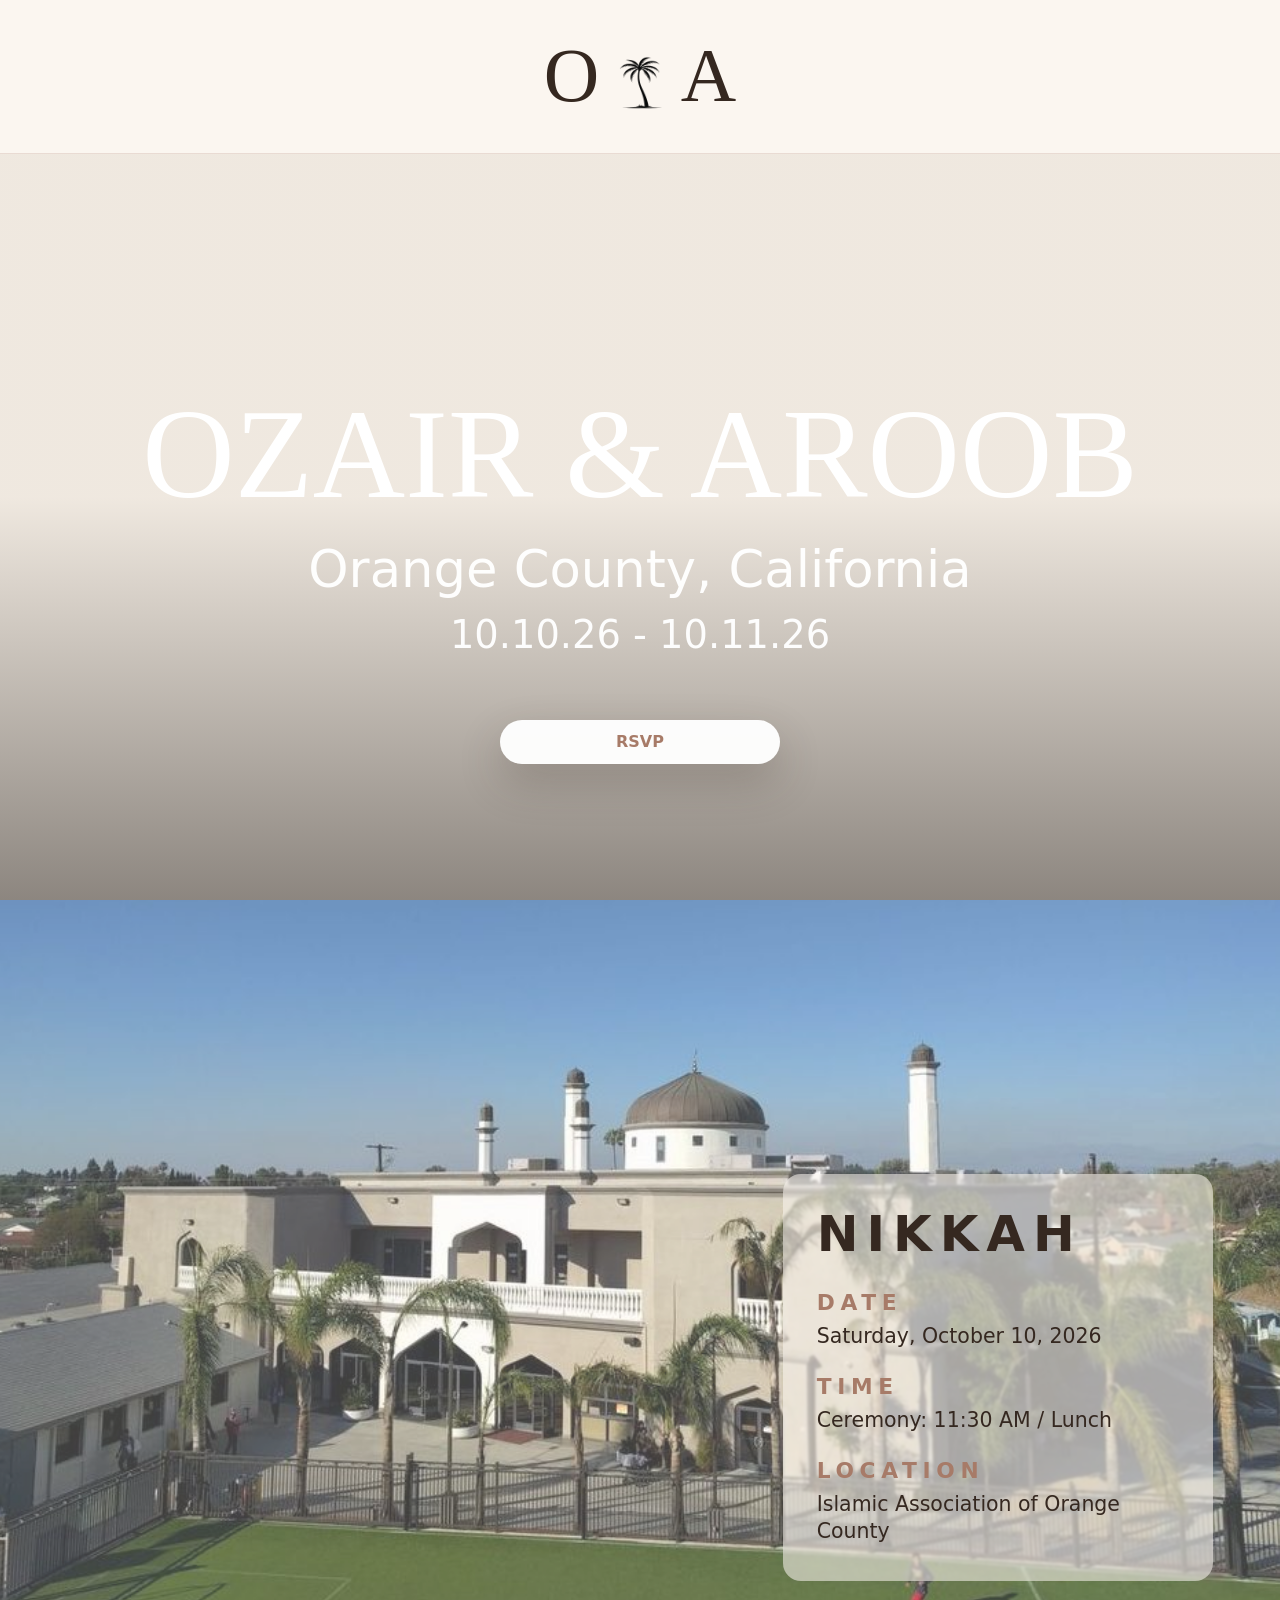
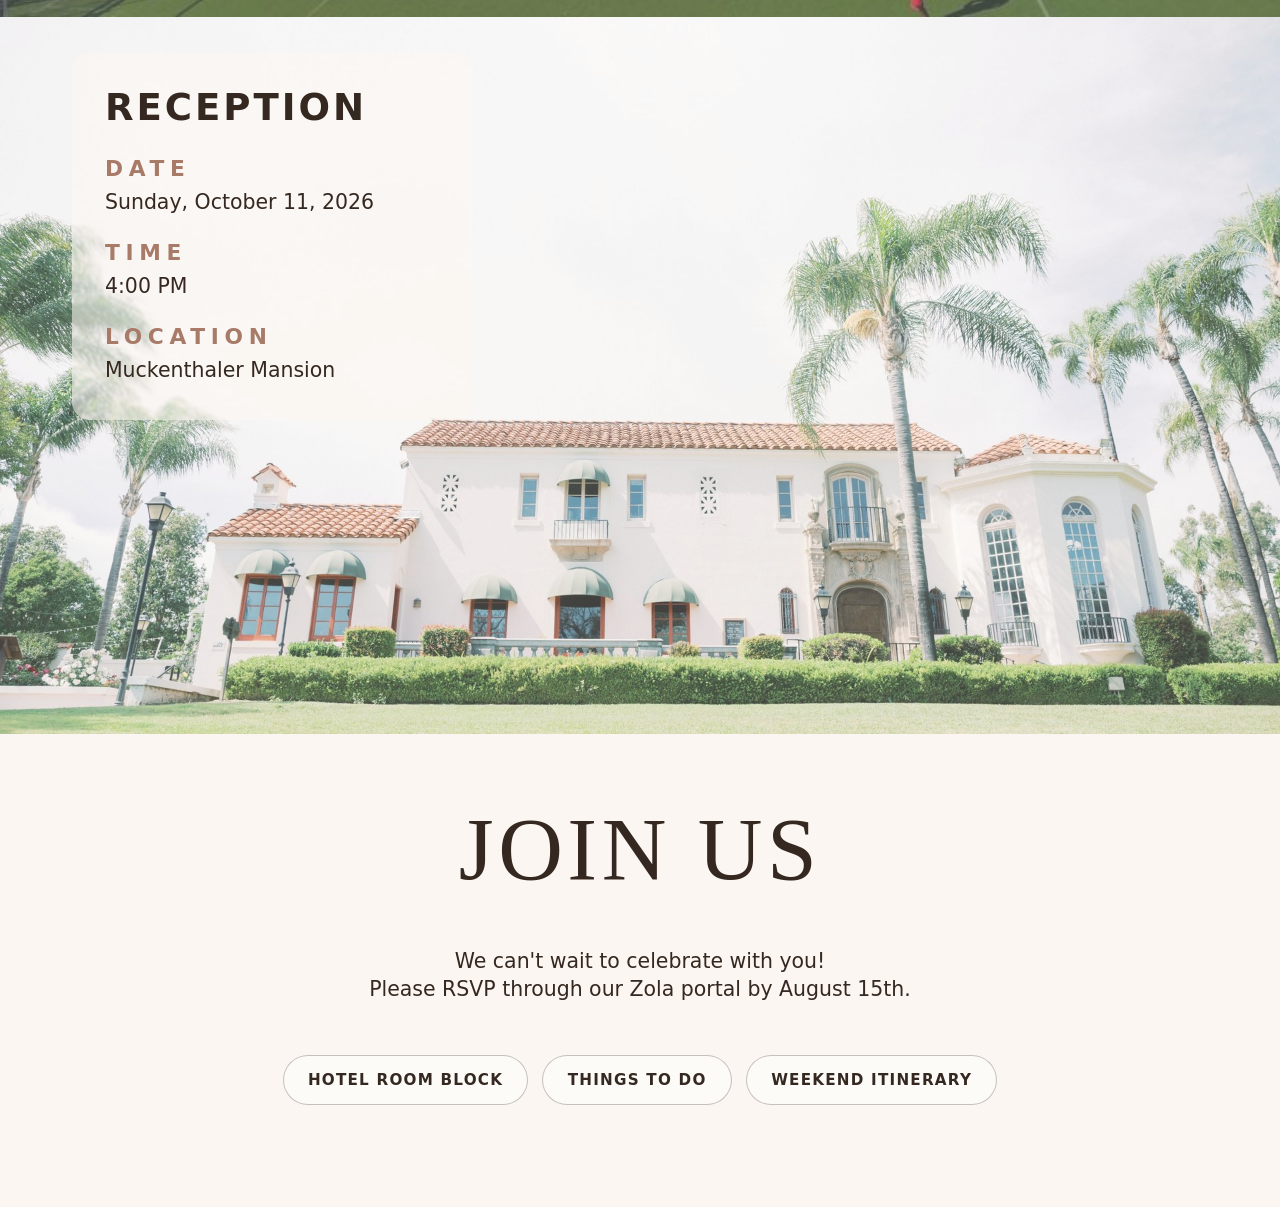
==== index.html @ ee2c339b "trying to make the rocket faster" ====
<!doctype html>
<html lang="en">
  <head>
    <meta charset="utf-8">
    <meta name="viewport" content="width=device-width, initial-scale=1">
    <meta name="description" content="Wedding celebration website for Ozair and Aroob.">
    <title>Ozair & Aroob | Wedding Celebration</title>
    <link rel="icon" href="data:image/svg+xml,%3Csvg xmlns='http://www.w3.org/2000/svg' viewBox='0 0 64 64'%3E%3Ctext y='52' x='32' text-anchor='middle' font-size='48'%3E%F0%9F%8C%B4%3C/text%3E%3C/svg%3E">
    <link rel="preload" as="image" href="assets/la-palms-poster.png">
    <link rel="preload" as="video" href="assets/palm-la.mp4" type="video/mp4">
    <link rel="preconnect" href="https://images.unsplash.com">
    <link rel="preconnect" href="https://cdn.coverr.co">
    <link rel="stylesheet" href="styles.css">
  </head>
  <body>
    <header class="site-header" aria-label="Wedding site navigation">
      <a class="brand" href="#home">
        O
        <img class="brand-palm" src="assets/palmtreegpt.png" alt="">
        A
      </a>
    </header>

    <main>
      <section id="home" class="hero" aria-labelledby="hero-title">
        <video class="hero-video" autoplay muted loop playsinline preload="auto" poster="assets/palm-la-poster.png">
          <source src="assets/palm-la.mp4" type="video/mp4">
        </video>
        <div class="hero-tint"></div>
        <div class="hero-content">
          <h1 id="hero-title">Ozair &amp; Aroob</h1>
          <p class="hero-location">Orange County, California</p>
          <p class="hero-date">10.10.26 - 10.11.26</p>
          <button class="primary-button" type="button" data-open-rsvp>RSVP</button>
        </div>
      </section>

      <section id="welcome" class="nikkah-section" aria-labelledby="nikkah-title">
        <img class="nikkah-image" src="assets/isoc-masjid-cropped.jpg" alt="Islamic Association of Orange County mosque exterior">
        <div class="nikkah-veil"></div>
        <div class="nikkah-card">
          <h2 id="nikkah-title">Nikkah</h2>
          <dl class="nikkah-list">
            <div>
              <dt>Date</dt>
              <dd>Saturday, October 10, 2026</dd>
            </div>
            <div>
              <dt>Time</dt>
              <dd>Ceremony: 11:30 AM / Lunch</dd>
            </div>
            <div>
              <dt>Location</dt>
              <dd>Islamic Association of Orange County</dd>
            </div>
          </dl>
        </div>
      </section>

      <section id="ceremony" class="reception-section" aria-labelledby="reception-title">
        <img class="reception-image" src="assets/mansion.jpg" alt="Muckenthaler Mansion exterior with palm trees">
        <div class="reception-veil"></div>
        <div class="reception-card">
          <h2 id="reception-title">Reception</h2>
          <dl class="reception-list">
            <div>
              <dt>Date</dt>
              <dd>Sunday, October 11, 2026</dd>
            </div>
            <div>
              <dt>Time</dt>
              <dd>4:00 PM</dd>
            </div>
            <div>
              <dt>Location</dt>
              <dd>Muckenthaler Mansion</dd>
            </div>
          </dl>
        </div>
      </section>
    </main>

    <footer id="details" class="footer">
      <h2>Join Us</h2>
      <p>We can't wait to celebrate with you!</p>
      <p>Please RSVP through our Zola portal by August 15th.</p>
      <nav class="footer-links" aria-label="Additional wedding pages">
        <a href="hotel-room-block.html">Hotel Room Block</a>
        <a href="things-to-do.html">Things To Do</a>
        <a href="weekend-itinerary.html">Weekend Itinerary</a>
      </nav>
    </footer>

    <dialog class="rsvp-dialog" aria-labelledby="rsvp-title">
      <form class="rsvp-form" method="dialog">
        <button class="close-button" type="button" aria-label="Close RSVP form" data-close-rsvp>&times;</button>
        <p class="section-kicker">RSVP</p>
        <h2 id="rsvp-title">Will you be joining us?</h2>
        <label>
          Name
          <input type="text" name="name" autocomplete="name" placeholder="Your full name">
        </label>
        <label>
          Email
          <input type="email" name="email" autocomplete="email" placeholder="you@example.com">
        </label>
        <label>
          Attendance
          <select name="attendance">
            <option>Happily attending</option>
            <option>Unable to attend</option>
          </select>
        </label>
        <label>
          Message
          <textarea name="message" rows="4" placeholder="Dietary notes, song requests, or a sweet note"></textarea>
        </label>
        <button class="primary-button primary-button--full" type="submit">Send RSVP</button>
      </form>
    </dialog>

    <script src="script.js"></script>
  </body>
</html>
---- styles.css ----
:root {
  --ink: #352820;
  --paper: #fbf6f1;
  --mist: #e7ece4;
  --sage: #8f7465;
  --rose: #a77b68;
  --clay: #6f5145;
  --white: #ffffff;
  --shadow: 0 22px 70px rgba(22, 32, 29, 0.18);
}

* {
  box-sizing: border-box;
}

html {
  scroll-behavior: smooth;
}

body {
  margin: 0;
  color: var(--ink);
  background: var(--paper);
  font-family: Inter, ui-sans-serif, system-ui, -apple-system, BlinkMacSystemFont, "Segoe UI", sans-serif;
}

button,
input,
select,
textarea {
  font: inherit;
}

a {
  color: inherit;
}

.site-header {
  position: relative;
  z-index: 10;
  display: grid;
  grid-template-columns: 1fr;
  align-items: center;
  justify-items: center;
  width: 100%;
  min-height: 154px;
  margin: 0;
  padding: 24px clamp(24px, 4vw, 76px);
  border-bottom: 1px solid rgba(167, 123, 104, 0.22);
  color: var(--ink);
  background: rgba(251, 246, 241, 0.96);
}

.brand {
  display: inline-flex;
  align-items: center;
  justify-self: center;
  gap: 0.16em;
  text-decoration: none;
  font-family: Georgia, "Times New Roman", serif;
  font-size: clamp(4.2rem, 6vw, 6.4rem);
  line-height: 1;
  letter-spacing: 0;
}

.brand-palm {
  display: inline-block;
  width: 0.74em;
  height: 0.94em;
  fill: var(--ink);
  transform: translateY(0.1em);
}

.primary-button {
  min-height: 44px;
  border: 0;
  border-radius: 999px;
  cursor: pointer;
  font-weight: 700;
}

.primary-button {
  display: inline-flex;
  align-items: center;
  justify-content: center;
  width: max-content;
  min-width: 280px;
  padding: 0 42px;
  color: var(--rose);
  background: rgba(255, 255, 255, 0.96);
  box-shadow: 0 18px 44px rgba(53, 40, 32, 0.24);
  transition: transform 180ms ease, background 180ms ease;
}

.primary-button:hover {
  transform: translateY(-1px);
}

.primary-button:hover {
  background: var(--white);
}

.hero {
  position: relative;
  display: grid;
  min-height: calc(100vh - 154px);
  overflow: hidden;
  color: var(--white);
}

.hero-video,
.hero-tint {
  position: absolute;
  inset: 0;
  width: 100%;
  height: 100%;
}

.hero-video {
  object-fit: cover;
}

.hero-tint {
  background:
    linear-gradient(0deg, rgba(20, 14, 10, 0.48), rgba(20, 14, 10, 0.05) 54%),
    rgba(245, 216, 166, 0.08);
}

.hero-content {
  position: relative;
  z-index: 1;
  align-self: center;
  justify-self: center;
  display: grid;
  justify-items: center;
  width: min(1320px, calc(100% - 40px));
  margin: 0 auto;
  padding: clamp(80px, 11vw, 150px) 0 34px;
  text-align: center;
}

.eyebrow,
.section-kicker {
  margin: 0 0 14px;
  color: currentColor;
  font-size: 0.78rem;
  font-weight: 800;
  letter-spacing: 0.12em;
  text-transform: uppercase;
}

.hero h1 {
  max-width: 1180px;
  margin: 0;
  font-family: Georgia, "Times New Roman", serif;
  font-size: clamp(4.7rem, 10vw, 9.1rem);
  font-weight: 400;
  line-height: 0.9;
  letter-spacing: 0;
  text-transform: uppercase;
}

.hero-location,
.hero-date {
  margin: 0;
  color: rgba(255, 255, 255, 0.96);
  font-weight: 400;
  line-height: 1.15;
}

.hero-location {
  margin-top: 28px;
  font-size: clamp(2rem, 4vw, 3.55rem);
}

.hero-date {
  margin-top: 14px;
  margin-bottom: 62px;
  font-size: clamp(1.65rem, 3vw, 2.85rem);
}

.nikkah-section,
.reception-section {
  position: relative;
  display: grid;
  min-height: min(56vw, 760px);
  overflow: hidden;
  isolation: isolate;
}

.nikkah-image,
.nikkah-veil,
.reception-image,
.reception-veil {
  position: absolute;
  inset: 0;
  width: 100%;
  height: 100%;
}

.nikkah-image,
.reception-image {
  z-index: -2;
  object-fit: cover;
  object-position: center center;
}

.nikkah-veil,
.reception-veil {
  z-index: -1;
  background: rgba(251, 246, 241, 0.25);
}

.nikkah-card,
.reception-card {
  align-self: center;
  width: min(430px, calc(100% - 40px));
  padding: clamp(28px, 2.8vw, 44px) clamp(28px, 2.6vw, 38px);
  border-radius: 18px;
  color: var(--ink);
  background: rgba(251, 246, 241, 0.56);
  box-shadow: none;
  backdrop-filter: blur(1px);
}

.nikkah-card {
  align-self: end;
  justify-self: end;
  margin: 118px clamp(20px, 5.2vw, 108px) 36px 20px;
}

.reception-card {
  align-self: start;
  justify-self: start;
  width: min(400px, calc(100% - 40px));
  margin: 36px 20px 96px clamp(20px, 5.6vw, 112px);
}

.nikkah-card h2,
.reception-card h2 {
  margin: 0 0 30px;
  font-size: clamp(2.55rem, 3.9vw, 3.65rem);
  font-weight: 900;
  line-height: 1;
  letter-spacing: 0.16em;
  text-transform: uppercase;
}

.reception-card h2 {
  font-size: clamp(2.15rem, 2.9vw, 2.75rem);
  letter-spacing: 0.08em;
}

.nikkah-list,
.reception-list {
  display: grid;
  gap: 24px;
  margin: 0;
}

.nikkah-list div,
.reception-list div {
  display: grid;
  gap: 8px;
}

.nikkah-list dt,
.reception-list dt {
  color: var(--rose);
  font-size: clamp(1.05rem, 1.7vw, 1.55rem);
  font-weight: 900;
  letter-spacing: 0.26em;
  text-transform: uppercase;
}

.nikkah-list dd,
.reception-list dd {
  margin: 0;
  font-size: clamp(1.05rem, 1.6vw, 1.42rem);
  line-height: 1.32;
}

.event-section {
  display: grid;
  grid-template-columns: minmax(0, 1.08fr) minmax(320px, 0.92fr);
  gap: clamp(28px, 5vw, 72px);
  align-items: center;
  width: min(1160px, calc(100% - 40px));
  margin: 0 auto;
  padding: clamp(72px, 10vw, 130px) 0;
}

.event-section--reverse .event-media {
  order: 2;
}

.event-media {
  min-width: 0;
}

.event-media img {
  display: block;
  width: 100%;
  aspect-ratio: 4 / 5;
  object-fit: cover;
  border-radius: 8px;
  box-shadow: var(--shadow);
}

.event-details {
  min-width: 0;
}

.event-details .section-kicker,
.rsvp-form .section-kicker {
  color: var(--rose);
}

.event-details h2,
.rsvp-form h2 {
  margin: 0;
  font-family: Georgia, "Times New Roman", serif;
  font-size: clamp(2.35rem, 5vw, 4.6rem);
  font-weight: 400;
  line-height: 1;
  letter-spacing: 0;
}

.event-details p {
  max-width: 500px;
  margin: 26px 0 0;
  color: rgba(22, 32, 29, 0.74);
  font-size: 1.04rem;
  line-height: 1.75;
}

.date-list {
  display: grid;
  gap: 0;
  margin: 34px 0 0;
  border-top: 1px solid rgba(22, 32, 29, 0.18);
}

.date-list div {
  display: grid;
  grid-template-columns: 88px 1fr;
  gap: 18px;
  padding: 18px 0;
  border-bottom: 1px solid rgba(22, 32, 29, 0.18);
}

.date-list dt {
  color: var(--sage);
  font-size: 0.78rem;
  font-weight: 800;
  letter-spacing: 0.1em;
  text-transform: uppercase;
}

.date-list dd {
  margin: 0;
  font-weight: 700;
}

.footer {
  display: grid;
  justify-items: center;
  padding: clamp(48px, 6vw, 72px) 20px clamp(74px, 8vw, 104px);
  color: var(--ink);
  text-align: center;
  background: var(--paper);
}

.footer h2 {
  margin: 0 0 clamp(38px, 4.5vw, 60px);
  font-family: Georgia, "Times New Roman", serif;
  font-size: clamp(4rem, 7vw, 6.8rem);
  font-weight: 400;
  line-height: 0.95;
  letter-spacing: 0.05em;
  text-transform: uppercase;
}

.footer p {
  margin: 0;
  max-width: 720px;
  font-size: clamp(1.08rem, 1.6vw, 1.45rem);
  line-height: 1.35;
}

.footer-links {
  display: flex;
  flex-wrap: wrap;
  justify-content: center;
  gap: 14px;
  width: min(880px, 100%);
  margin-top: clamp(34px, 4vw, 52px);
}

.footer-links a {
  display: inline-flex;
  align-items: center;
  justify-content: center;
  min-height: 50px;
  min-width: 190px;
  padding: 0 24px;
  border: 1px solid rgba(53, 40, 32, 0.28);
  border-radius: 999px;
  color: var(--ink);
  background: rgba(255, 255, 255, 0.52);
  text-decoration: none;
  font-size: 0.95rem;
  font-weight: 800;
  letter-spacing: 0.08em;
  text-transform: uppercase;
  transition: transform 180ms ease, background 180ms ease, border-color 180ms ease;
}

.footer-links a:hover {
  border-color: rgba(53, 40, 32, 0.52);
  background: rgba(255, 255, 255, 0.84);
  transform: translateY(-1px);
}

.rsvp-dialog {
  width: min(560px, calc(100% - 32px));
  padding: 0;
  border: 0;
  border-radius: 8px;
  color: var(--ink);
  background: var(--paper);
  box-shadow: var(--shadow);
}

.rsvp-dialog::backdrop {
  background: rgba(22, 32, 29, 0.66);
}

.rsvp-form {
  position: relative;
  display: grid;
  gap: 16px;
  padding: clamp(24px, 6vw, 42px);
}

.rsvp-form h2 {
  margin-bottom: 10px;
  font-size: clamp(2.15rem, 8vw, 3.4rem);
}

.rsvp-form label {
  display: grid;
  gap: 7px;
  font-size: 0.88rem;
  font-weight: 800;
}

.rsvp-form input,
.rsvp-form select,
.rsvp-form textarea {
  width: 100%;
  min-height: 46px;
  border: 1px solid rgba(22, 32, 29, 0.2);
  border-radius: 8px;
  padding: 11px 12px;
  color: var(--ink);
  background: var(--white);
}

.rsvp-form textarea {
  resize: vertical;
}

.primary-button--full {
  width: 100%;
  margin-top: 4px;
}

.close-button {
  position: absolute;
  top: 12px;
  right: 14px;
  width: 38px;
  height: 38px;
  border: 0;
  border-radius: 50%;
  color: var(--ink);
  background: rgba(22, 32, 29, 0.08);
  cursor: pointer;
  font-size: 1.6rem;
  line-height: 1;
}

@media (max-width: 840px) {
  .site-header {
    min-height: 118px;
    padding-inline: 18px;
  }

  .hero {
    min-height: calc(100vh - 118px);
  }

  .hero-content {
    width: min(100% - 32px, 680px);
    padding-top: 72px;
    padding-bottom: 36px;
  }

  .event-section,
  .event-section--reverse {
    grid-template-columns: 1fr;
    width: min(100% - 32px, 680px);
  }

  .event-section--reverse .event-media {
    order: 0;
  }

  .event-media img {
    aspect-ratio: 16 / 12;
  }

  .nikkah-section,
  .reception-section {
    min-height: auto;
    padding: 72px 0 86px;
  }

  .nikkah-image,
  .reception-image {
    object-position: center bottom;
  }

  .nikkah-card,
  .reception-card {
    width: min(74vw, 390px);
    margin: 0;
  }

  .nikkah-card {
    justify-self: end;
    margin: 48px 24px 0 0;
  }

  .reception-card {
    width: min(74vw, 370px);
    justify-self: start;
    margin: 0 0 0 24px;
  }

  .footer {
    padding-inline: 20px;
  }
}

@media (max-width: 520px) {
  .site-header {
    min-height: 92px;
    padding: 14px;
  }

  .brand {
    font-size: clamp(2.25rem, 13vw, 3.4rem);
  }

  .hero-content {
    padding-top: 54px;
  }

  .hero h1 {
    font-size: clamp(3.05rem, 16vw, 4.6rem);
  }

  .hero-location {
    margin-top: 20px;
    font-size: clamp(1.45rem, 8vw, 2.1rem);
  }

  .hero-date {
    margin-bottom: 42px;
    font-size: clamp(1.25rem, 7vw, 1.85rem);
  }

  .primary-button {
    min-width: min(280px, 86vw);
  }

  .nikkah-section,
  .reception-section {
    padding: 54px 0 74px;
  }

  .nikkah-card,
  .reception-card {
    width: min(88vw, 360px);
    border-radius: 14px;
  }

  .nikkah-card {
    margin-right: 16px;
  }

  .reception-card {
    margin-left: 16px;
  }

  .reception-card h2 {
    font-size: clamp(2rem, 9vw, 2.65rem);
    letter-spacing: 0.08em;
  }

  .nikkah-card h2,
  .reception-card h2 {
    letter-spacing: 0.12em;
  }

  .footer {
    padding-top: 42px;
  }

  .footer-links {
    display: grid;
    gap: 12px;
  }

  .footer-links a {
    width: min(100%, 310px);
    min-width: 0;
  }

  .date-list div {
    grid-template-columns: 1fr;
    gap: 8px;
  }
}

@media (prefers-reduced-motion: reduce) {
  html {
    scroll-behavior: auto;
  }

  .hero-video {
    display: none;
  }

  .hero {
    background: url("assets/la-palms-poster.png") center / cover;
  }

  .primary-button {
    transition: none;
  }
}
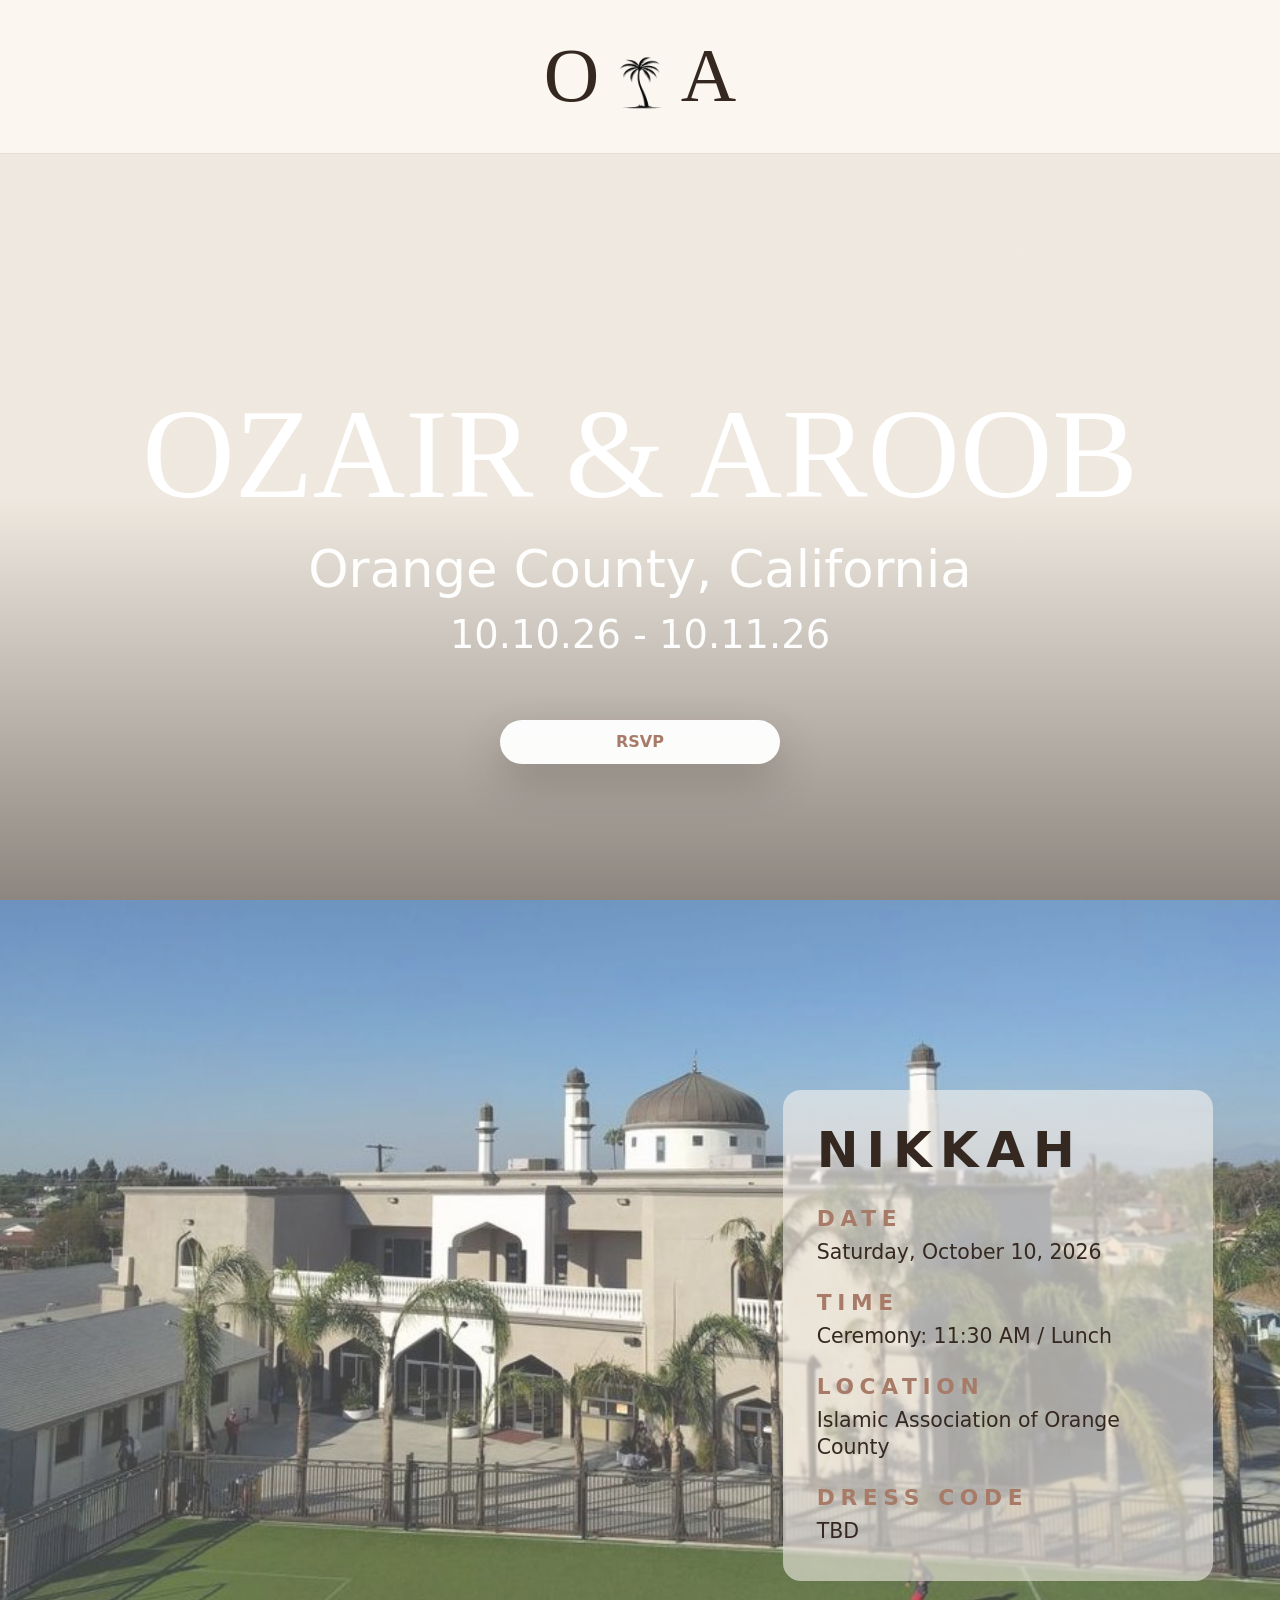
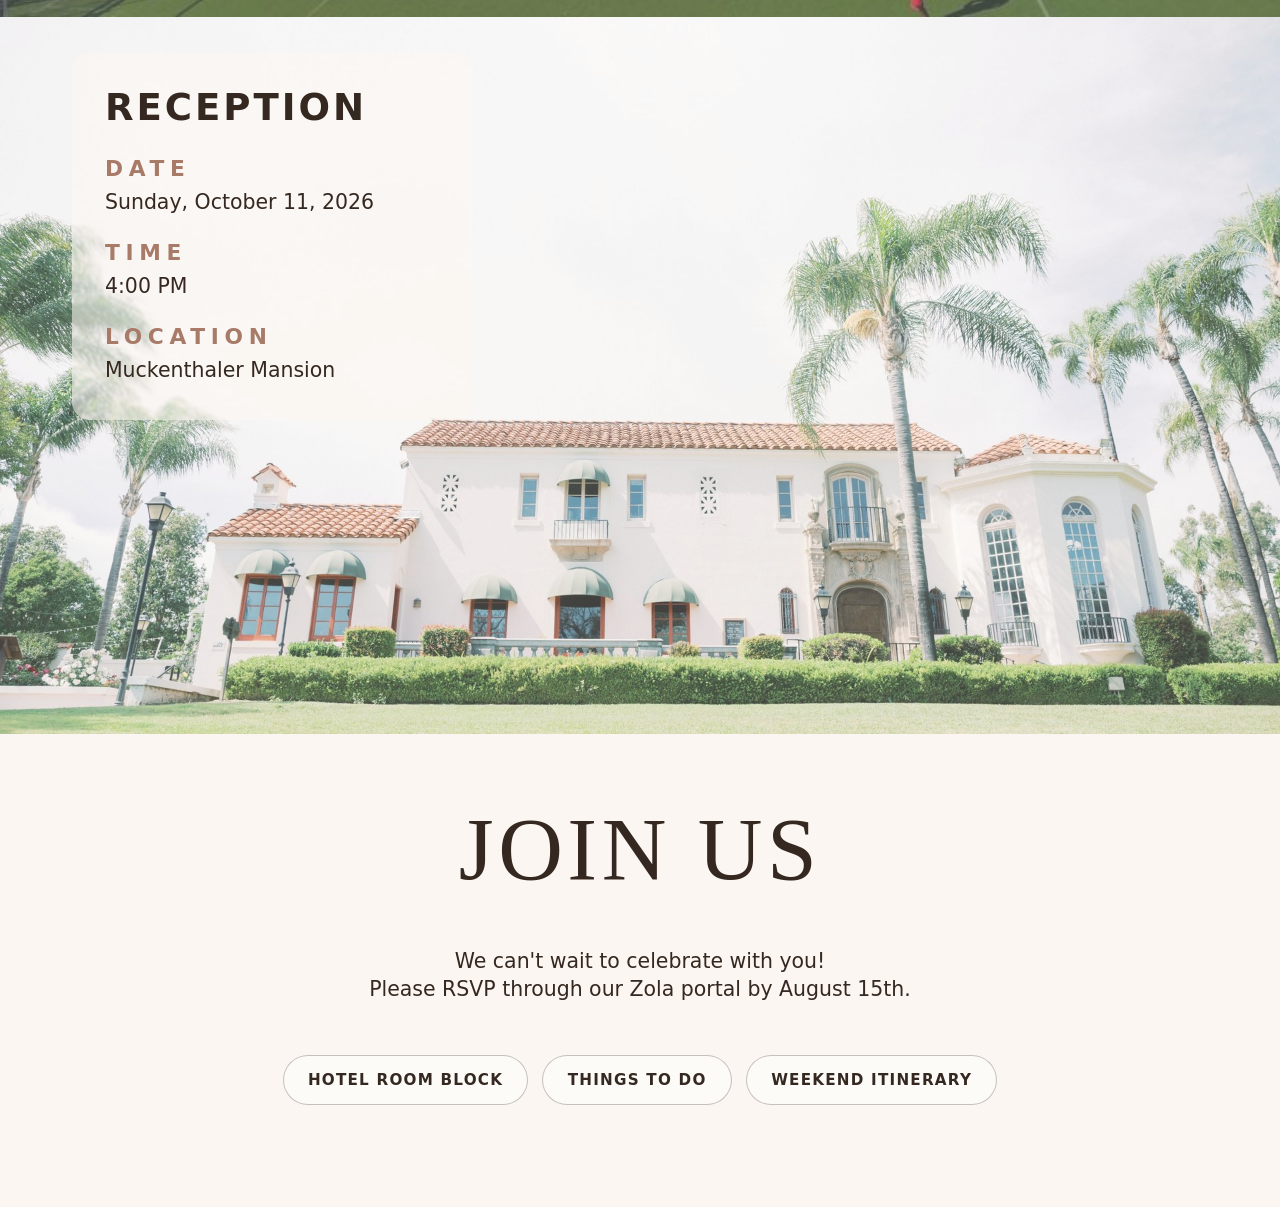
==== commit 8f4f9394: "add palm tree to thumbnail" ====
--- a/index.html
+++ b/index.html
@@ -4,10 +4,21 @@
     <meta charset="utf-8">
     <meta name="viewport" content="width=device-width, initial-scale=1">
     <meta name="description" content="Wedding celebration website for Ozair and Aroob.">
+    <meta property="og:title" content="Ozair & Aroob | Wedding Celebration">
+    <meta property="og:description" content="Join us in Orange County, California on 10.10.26 - 10.11.26.">
+    <meta property="og:type" content="website">
+    <meta property="og:url" content="https://ozairandaroob.com/">
+    <meta property="og:image" content="https://ozairandaroob.com/assets/palmtreegpt.png">
+    <meta property="og:image:alt" content="Palm tree silhouette">
+    <meta name="twitter:card" content="summary">
+    <meta name="twitter:title" content="Ozair & Aroob | Wedding Celebration">
+    <meta name="twitter:description" content="Join us in Orange County, California on 10.10.26 - 10.11.26.">
+    <meta name="twitter:image" content="https://ozairandaroob.com/assets/palmtreegpt.png">
     <title>Ozair & Aroob | Wedding Celebration</title>
     <link rel="icon" href="data:image/svg+xml,%3Csvg xmlns='http://www.w3.org/2000/svg' viewBox='0 0 64 64'%3E%3Ctext y='52' x='32' text-anchor='middle' font-size='48'%3E%F0%9F%8C%B4%3C/text%3E%3C/svg%3E">
+    <link rel="apple-touch-icon" href="assets/palmtreegpt.png">
     <link rel="preload" as="image" href="assets/la-palms-poster.png">
-    <link rel="preload" as="video" href="assets/palm-la.mp4" type="video/mp4">
+    <link rel="preload" as="video" href="assets/la-palms.mp4" type="video/mp4">
     <link rel="preconnect" href="https://images.unsplash.com">
     <link rel="preconnect" href="https://cdn.coverr.co">
     <link rel="stylesheet" href="styles.css">
@@ -23,8 +34,8 @@
 
     <main>
       <section id="home" class="hero" aria-labelledby="hero-title">
-        <video class="hero-video" autoplay muted loop playsinline preload="auto" poster="assets/palm-la-poster.png">
-          <source src="assets/palm-la.mp4" type="video/mp4">
+        <video class="hero-video" autoplay muted loop playsinline preload="auto" poster="assets/la-palms-poster.png">
+          <source src="assets/la-palms.mp4" type="video/mp4">
         </video>
         <div class="hero-tint"></div>
         <div class="hero-content">
@@ -52,6 +63,10 @@
             <div>
               <dt>Location</dt>
               <dd>Islamic Association of Orange County</dd>
+            </div>
+            <div>
+              <dt>Dress Code</dt>
+              <dd>TBD</dd>
             </div>
           </dl>
         </div>
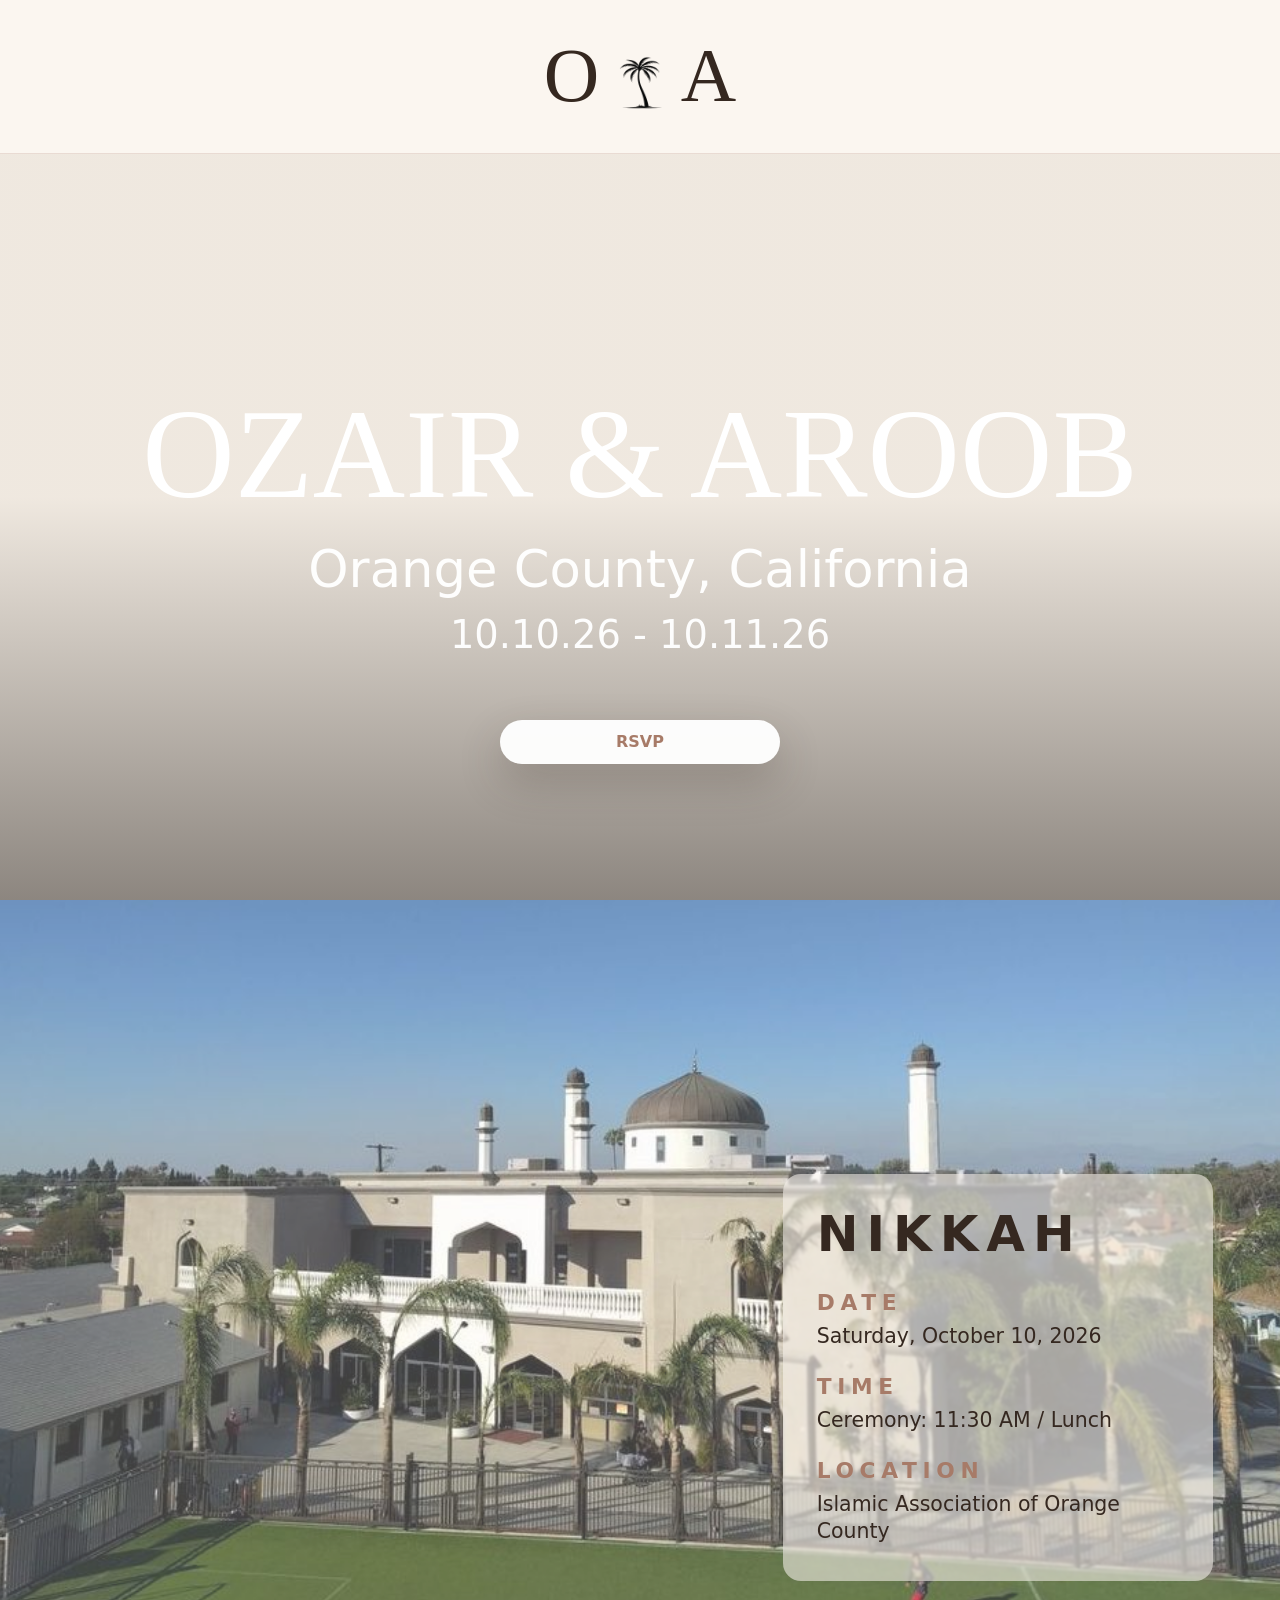
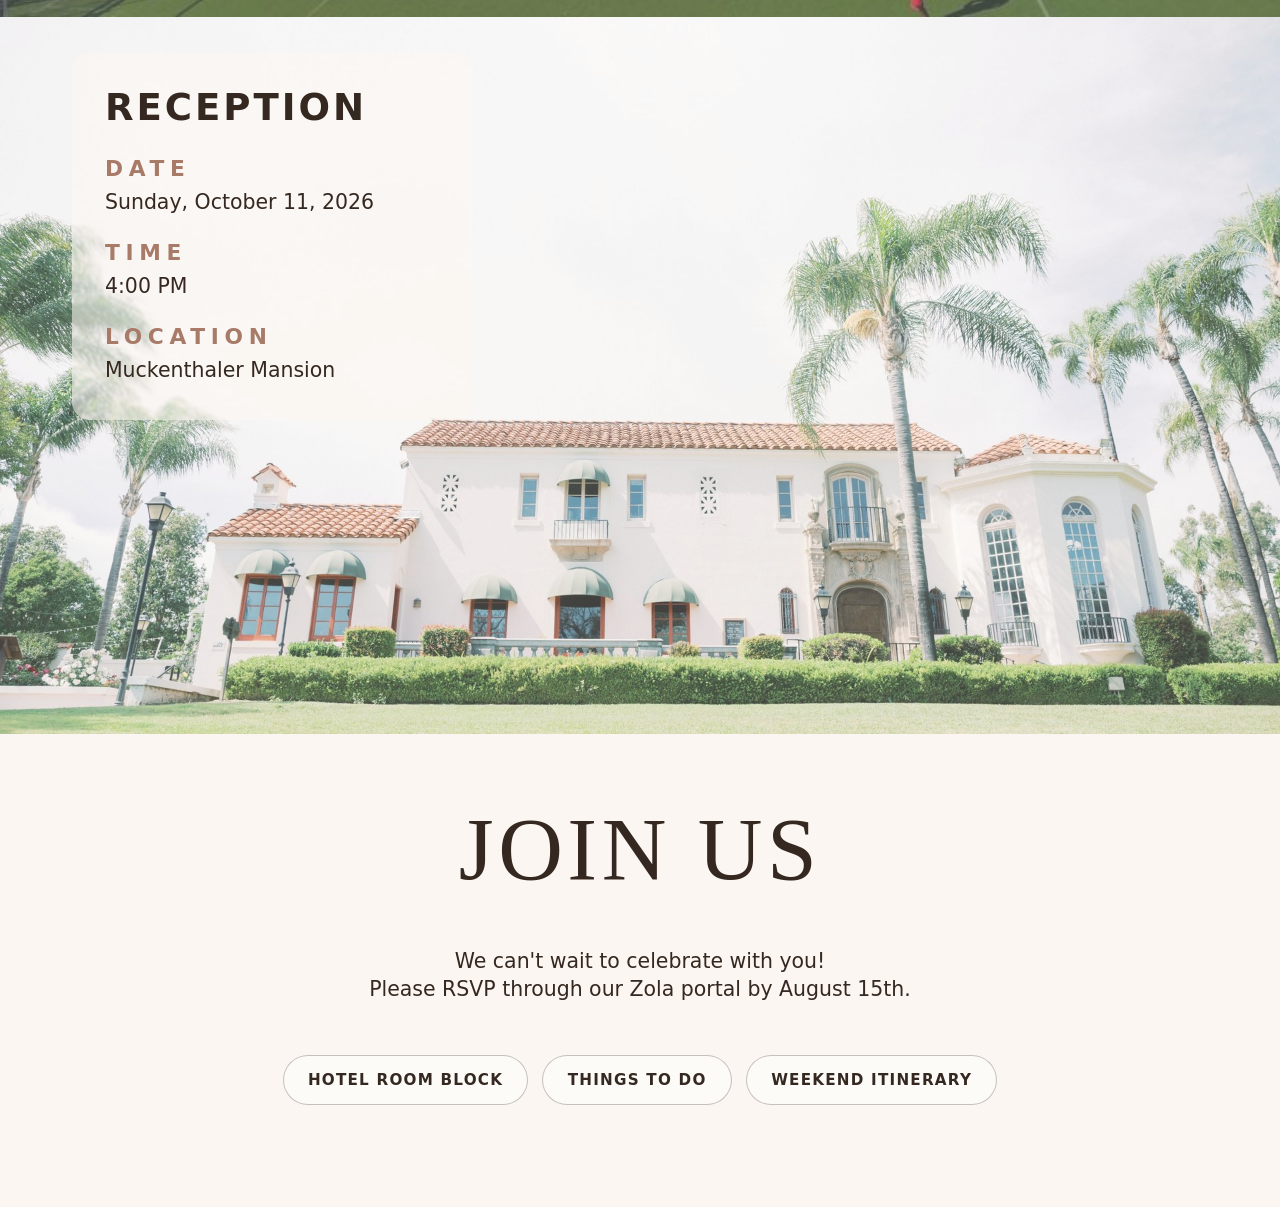
==== commit e6d8a72c: "rocket 5" ====
--- a/index.html
+++ b/index.html
@@ -63,10 +63,6 @@
             <div>
               <dt>Location</dt>
               <dd>Islamic Association of Orange County</dd>
-            </div>
-            <div>
-              <dt>Dress Code</dt>
-              <dd>TBD</dd>
             </div>
           </dl>
         </div>
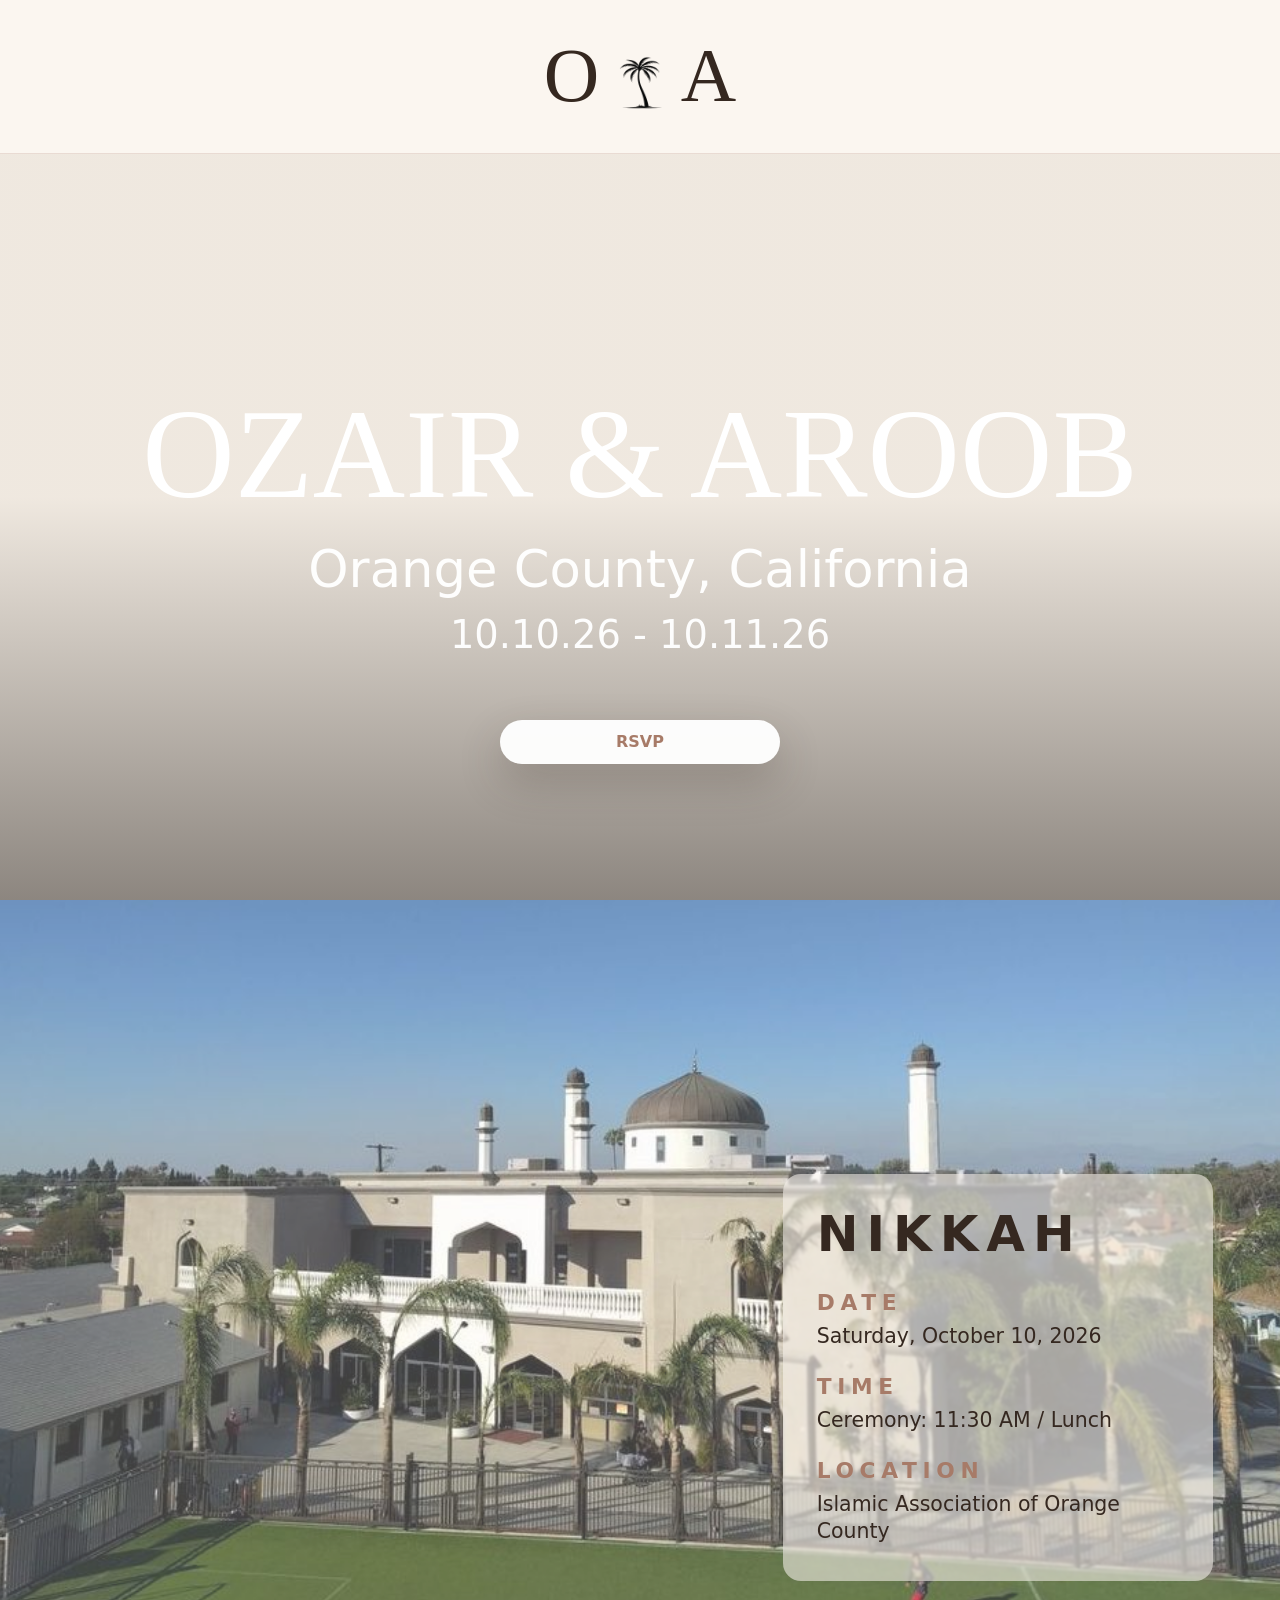
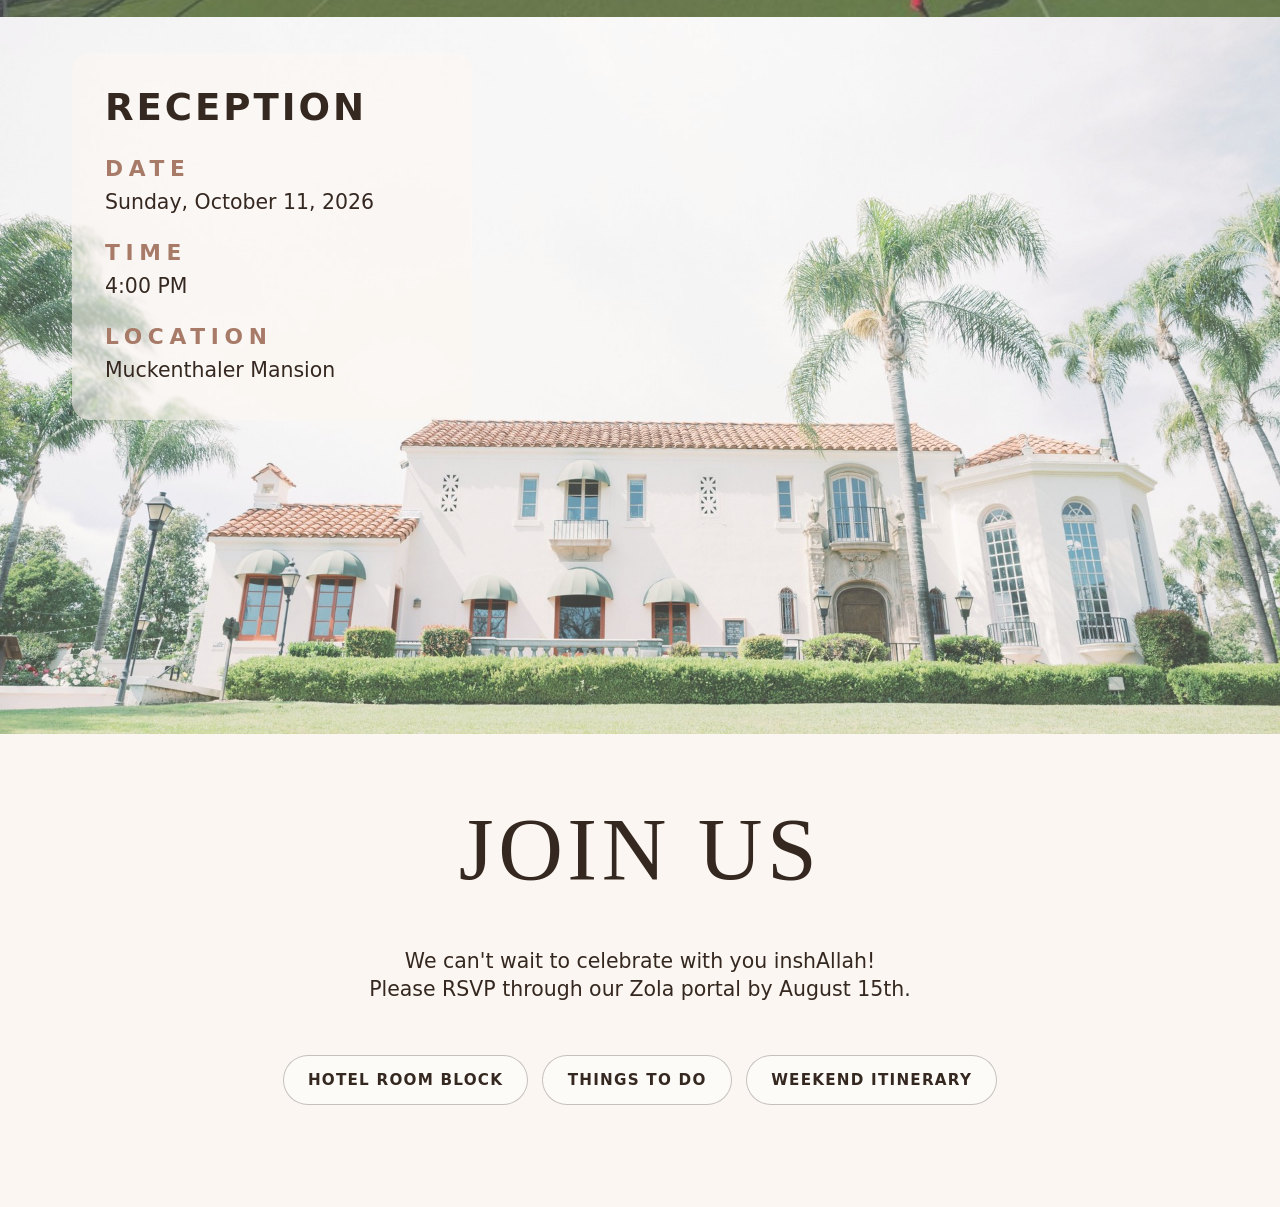
==== commit cbb32ff2: "make rocket faster again" ====
--- a/index.html
+++ b/index.html
@@ -18,7 +18,7 @@
     <link rel="icon" href="data:image/svg+xml,%3Csvg xmlns='http://www.w3.org/2000/svg' viewBox='0 0 64 64'%3E%3Ctext y='52' x='32' text-anchor='middle' font-size='48'%3E%F0%9F%8C%B4%3C/text%3E%3C/svg%3E">
     <link rel="apple-touch-icon" href="assets/palmtreegpt.png">
     <link rel="preload" as="image" href="assets/la-palms-poster.png">
-    <link rel="preload" as="video" href="assets/la-palms.mp4" type="video/mp4">
+    <link rel="preload" as="video" href="assets/palm-la.mp4" type="video/mp4">
     <link rel="preconnect" href="https://images.unsplash.com">
     <link rel="preconnect" href="https://cdn.coverr.co">
     <link rel="stylesheet" href="styles.css">
@@ -35,7 +35,7 @@
     <main>
       <section id="home" class="hero" aria-labelledby="hero-title">
         <video class="hero-video" autoplay muted loop playsinline preload="auto" poster="assets/la-palms-poster.png">
-          <source src="assets/la-palms.mp4" type="video/mp4">
+          <source src="assets/palm-la.mp4" type="video/mp4">
         </video>
         <div class="hero-tint"></div>
         <div class="hero-content">
@@ -93,7 +93,7 @@
 
     <footer id="details" class="footer">
       <h2>Join Us</h2>
-      <p>We can't wait to celebrate with you!</p>
+      <p>We can't wait to celebrate with you inshAllah!</p>
       <p>Please RSVP through our Zola portal by August 15th.</p>
       <nav class="footer-links" aria-label="Additional wedding pages">
         <a href="hotel-room-block.html">Hotel Room Block</a>
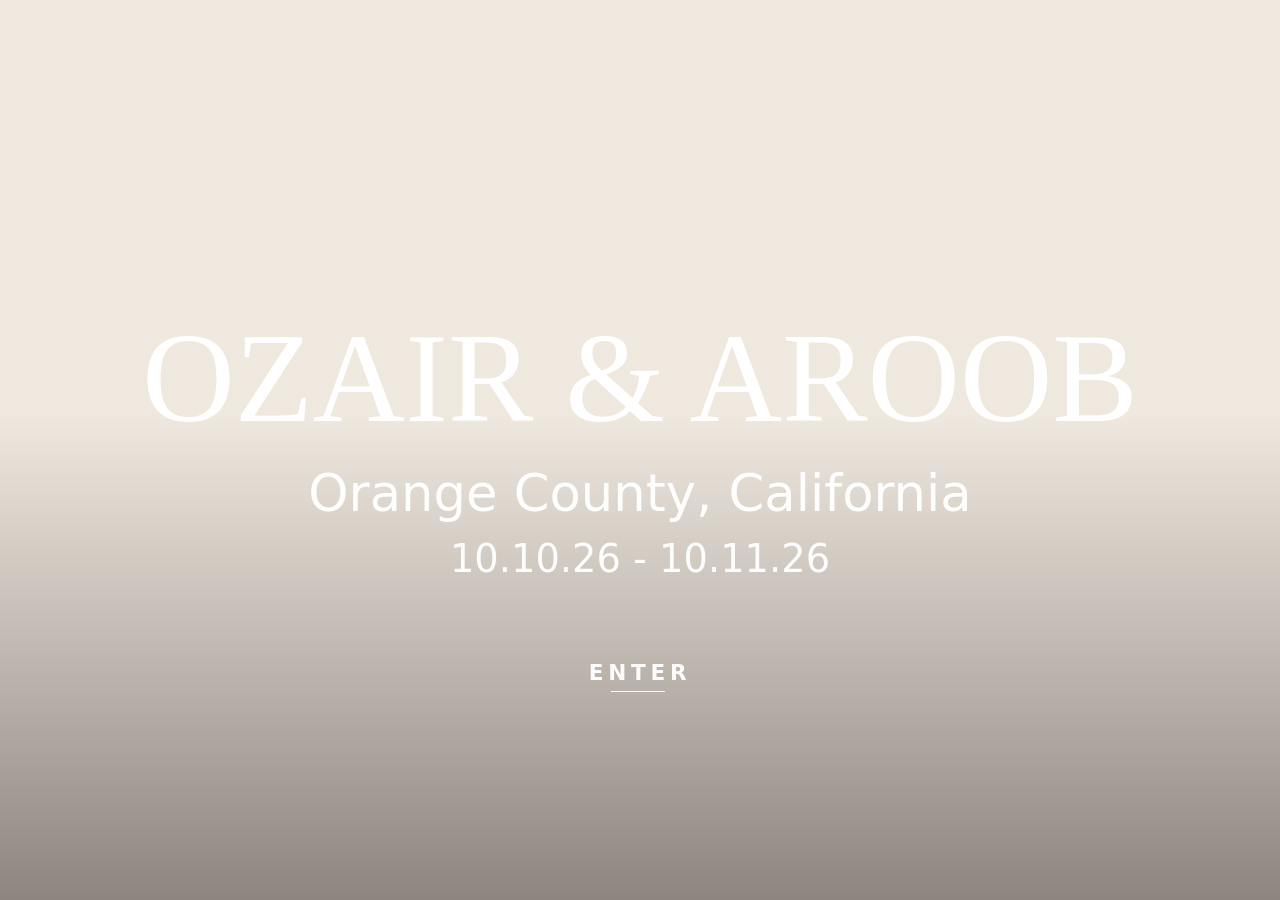
==== commit c5f68859: "just built a completely diff rocket, old one too slow" ====
--- a/index.html
+++ b/index.html
@@ -5,131 +5,36 @@
     <meta name="viewport" content="width=device-width, initial-scale=1">
     <meta name="description" content="Wedding celebration website for Ozair and Aroob.">
     <meta property="og:title" content="Ozair & Aroob | Wedding Celebration">
-    <meta property="og:description" content="Join us in Orange County, California on 10.10.26 - 10.11.26.">
+    <meta property="og:description" content="Wedding celebration details for Ozair and Aroob in Orange County, California.">
     <meta property="og:type" content="website">
     <meta property="og:url" content="https://ozairandaroob.com/">
     <meta property="og:image" content="https://ozairandaroob.com/assets/palmtreegpt.png">
     <meta property="og:image:alt" content="Palm tree silhouette">
     <meta name="twitter:card" content="summary">
     <meta name="twitter:title" content="Ozair & Aroob | Wedding Celebration">
-    <meta name="twitter:description" content="Join us in Orange County, California on 10.10.26 - 10.11.26.">
+    <meta name="twitter:description" content="Wedding celebration details for Ozair and Aroob in Orange County, California.">
     <meta name="twitter:image" content="https://ozairandaroob.com/assets/palmtreegpt.png">
     <title>Ozair & Aroob | Wedding Celebration</title>
     <link rel="icon" href="data:image/svg+xml,%3Csvg xmlns='http://www.w3.org/2000/svg' viewBox='0 0 64 64'%3E%3Ctext y='52' x='32' text-anchor='middle' font-size='48'%3E%F0%9F%8C%B4%3C/text%3E%3C/svg%3E">
     <link rel="apple-touch-icon" href="assets/palmtreegpt.png">
     <link rel="preload" as="image" href="assets/la-palms-poster.png">
-    <link rel="preload" as="video" href="assets/palm-la.mp4" type="video/mp4">
-    <link rel="preconnect" href="https://images.unsplash.com">
-    <link rel="preconnect" href="https://cdn.coverr.co">
+    <link rel="preload" as="video" href="assets/la-palms.mp4" type="video/mp4">
     <link rel="stylesheet" href="styles.css">
   </head>
-  <body>
-    <header class="site-header" aria-label="Wedding site navigation">
-      <a class="brand" href="#home">
-        O
-        <img class="brand-palm" src="assets/palmtreegpt.png" alt="">
-        A
-      </a>
-    </header>
-
+  <body class="landing-page">
     <main>
-      <section id="home" class="hero" aria-labelledby="hero-title">
+      <section id="home" class="hero landing-hero" aria-labelledby="hero-title">
         <video class="hero-video" autoplay muted loop playsinline preload="auto" poster="assets/la-palms-poster.png">
-          <source src="assets/palm-la.mp4" type="video/mp4">
+          <source src="assets/la-palms.mp4" type="video/mp4">
         </video>
         <div class="hero-tint"></div>
-        <div class="hero-content">
+        <div class="hero-content landing-content">
           <h1 id="hero-title">Ozair &amp; Aroob</h1>
           <p class="hero-location">Orange County, California</p>
           <p class="hero-date">10.10.26 - 10.11.26</p>
-          <button class="primary-button" type="button" data-open-rsvp>RSVP</button>
-        </div>
-      </section>
-
-      <section id="welcome" class="nikkah-section" aria-labelledby="nikkah-title">
-        <img class="nikkah-image" src="assets/isoc-masjid-cropped.jpg" alt="Islamic Association of Orange County mosque exterior">
-        <div class="nikkah-veil"></div>
-        <div class="nikkah-card">
-          <h2 id="nikkah-title">Nikkah</h2>
-          <dl class="nikkah-list">
-            <div>
-              <dt>Date</dt>
-              <dd>Saturday, October 10, 2026</dd>
-            </div>
-            <div>
-              <dt>Time</dt>
-              <dd>Ceremony: 11:30 AM / Lunch</dd>
-            </div>
-            <div>
-              <dt>Location</dt>
-              <dd>Islamic Association of Orange County</dd>
-            </div>
-          </dl>
-        </div>
-      </section>
-
-      <section id="ceremony" class="reception-section" aria-labelledby="reception-title">
-        <img class="reception-image" src="assets/mansion.jpg" alt="Muckenthaler Mansion exterior with palm trees">
-        <div class="reception-veil"></div>
-        <div class="reception-card">
-          <h2 id="reception-title">Reception</h2>
-          <dl class="reception-list">
-            <div>
-              <dt>Date</dt>
-              <dd>Sunday, October 11, 2026</dd>
-            </div>
-            <div>
-              <dt>Time</dt>
-              <dd>4:00 PM</dd>
-            </div>
-            <div>
-              <dt>Location</dt>
-              <dd>Muckenthaler Mansion</dd>
-            </div>
-          </dl>
+          <a class="enter-button" href="invitation.html">Enter</a>
         </div>
       </section>
     </main>
-
-    <footer id="details" class="footer">
-      <h2>Join Us</h2>
-      <p>We can't wait to celebrate with you inshAllah!</p>
-      <p>Please RSVP through our Zola portal by August 15th.</p>
-      <nav class="footer-links" aria-label="Additional wedding pages">
-        <a href="hotel-room-block.html">Hotel Room Block</a>
-        <a href="things-to-do.html">Things To Do</a>
-        <a href="weekend-itinerary.html">Weekend Itinerary</a>
-      </nav>
-    </footer>
-
-    <dialog class="rsvp-dialog" aria-labelledby="rsvp-title">
-      <form class="rsvp-form" method="dialog">
-        <button class="close-button" type="button" aria-label="Close RSVP form" data-close-rsvp>&times;</button>
-        <p class="section-kicker">RSVP</p>
-        <h2 id="rsvp-title">Will you be joining us?</h2>
-        <label>
-          Name
-          <input type="text" name="name" autocomplete="name" placeholder="Your full name">
-        </label>
-        <label>
-          Email
-          <input type="email" name="email" autocomplete="email" placeholder="you@example.com">
-        </label>
-        <label>
-          Attendance
-          <select name="attendance">
-            <option>Happily attending</option>
-            <option>Unable to attend</option>
-          </select>
-        </label>
-        <label>
-          Message
-          <textarea name="message" rows="4" placeholder="Dietary notes, song requests, or a sweet note"></textarea>
-        </label>
-        <button class="primary-button primary-button--full" type="submit">Send RSVP</button>
-      </form>
-    </dialog>
-
-    <script src="script.js"></script>
   </body>
 </html>
--- a/styles.css
+++ b/styles.css
@@ -1,10 +1,8 @@
 :root {
   --ink: #352820;
   --paper: #fbf6f1;
-  --mist: #e7ece4;
   --sage: #8f7465;
   --rose: #a77b68;
-  --clay: #6f5145;
   --white: #ffffff;
   --shadow: 0 22px 70px rgba(22, 32, 29, 0.18);
 }
@@ -22,6 +20,11 @@
   color: var(--ink);
   background: var(--paper);
   font-family: Inter, ui-sans-serif, system-ui, -apple-system, BlinkMacSystemFont, "Segoe UI", sans-serif;
+}
+
+body.landing-page,
+body.invitation-page {
+  min-height: 100vh;
 }
 
 button,
@@ -67,7 +70,7 @@
   display: inline-block;
   width: 0.74em;
   height: 0.94em;
-  fill: var(--ink);
+  object-fit: contain;
   transform: translateY(0.1em);
 }
 
@@ -179,6 +182,89 @@
   font-size: clamp(1.65rem, 3vw, 2.85rem);
 }
 
+.landing-hero {
+  min-height: 100vh;
+}
+
+.landing-content {
+  padding-top: clamp(96px, 12vw, 164px);
+}
+
+.enter-button {
+  position: relative;
+  display: inline-flex;
+  align-items: center;
+  justify-content: center;
+  min-height: 52px;
+  margin-top: 4px;
+  padding: 0 14px;
+  color: rgba(255, 255, 255, 0.96);
+  background: transparent;
+  border: 0;
+  text-decoration: none;
+  font-size: clamp(1.05rem, 1.8vw, 1.35rem);
+  font-weight: 800;
+  letter-spacing: 0.22em;
+  text-transform: uppercase;
+}
+
+.enter-button::after {
+  content: "";
+  position: absolute;
+  left: 14px;
+  right: calc(14px + 0.22em);
+  bottom: 7px;
+  height: 1px;
+  background: currentColor;
+  transform: scaleX(0.55);
+  transform-origin: center;
+  transition: transform 220ms ease;
+}
+
+.enter-button:hover::after {
+  transform: scaleX(1);
+}
+
+.invitation-page {
+  background:
+    radial-gradient(circle at top left, rgba(183, 123, 104, 0.18), transparent 34rem),
+    linear-gradient(180deg, #fbf3ef 0%, #f8efe9 48%, var(--paper) 100%);
+}
+
+.invitation-section {
+  display: grid;
+  justify-items: center;
+  gap: clamp(26px, 4vw, 44px);
+  padding: clamp(46px, 7vw, 86px) 20px clamp(64px, 8vw, 108px);
+  text-align: center;
+}
+
+.invitation-grid {
+  display: grid;
+  grid-template-columns: 1fr;
+  gap: clamp(28px, 4vw, 44px);
+  align-items: start;
+  width: min(660px, 100%);
+}
+
+.invitation-frame {
+  display: block;
+  width: 100%;
+  border-radius: 8px;
+  background: transparent;
+  box-shadow: 0 28px 80px rgba(98, 65, 48, 0.22);
+}
+
+.invitation-frame img {
+  display: block;
+  width: 100%;
+  border-radius: 8px;
+}
+
+.invitation-rsvp {
+  margin-top: 2px;
+}
+
 .nikkah-section,
 .reception-section {
   position: relative;
@@ -280,43 +366,10 @@
   line-height: 1.32;
 }
 
-.event-section {
-  display: grid;
-  grid-template-columns: minmax(0, 1.08fr) minmax(320px, 0.92fr);
-  gap: clamp(28px, 5vw, 72px);
-  align-items: center;
-  width: min(1160px, calc(100% - 40px));
-  margin: 0 auto;
-  padding: clamp(72px, 10vw, 130px) 0;
-}
-
-.event-section--reverse .event-media {
-  order: 2;
-}
-
-.event-media {
-  min-width: 0;
-}
-
-.event-media img {
-  display: block;
-  width: 100%;
-  aspect-ratio: 4 / 5;
-  object-fit: cover;
-  border-radius: 8px;
-  box-shadow: var(--shadow);
-}
-
-.event-details {
-  min-width: 0;
-}
-
-.event-details .section-kicker,
 .rsvp-form .section-kicker {
   color: var(--rose);
 }
 
-.event-details h2,
 .rsvp-form h2 {
   margin: 0;
   font-family: Georgia, "Times New Roman", serif;
@@ -324,42 +377,6 @@
   font-weight: 400;
   line-height: 1;
   letter-spacing: 0;
-}
-
-.event-details p {
-  max-width: 500px;
-  margin: 26px 0 0;
-  color: rgba(22, 32, 29, 0.74);
-  font-size: 1.04rem;
-  line-height: 1.75;
-}
-
-.date-list {
-  display: grid;
-  gap: 0;
-  margin: 34px 0 0;
-  border-top: 1px solid rgba(22, 32, 29, 0.18);
-}
-
-.date-list div {
-  display: grid;
-  grid-template-columns: 88px 1fr;
-  gap: 18px;
-  padding: 18px 0;
-  border-bottom: 1px solid rgba(22, 32, 29, 0.18);
-}
-
-.date-list dt {
-  color: var(--sage);
-  font-size: 0.78rem;
-  font-weight: 800;
-  letter-spacing: 0.1em;
-  text-transform: uppercase;
-}
-
-.date-list dd {
-  margin: 0;
-  font-weight: 700;
 }
 
 .footer {
@@ -422,6 +439,22 @@
   transform: translateY(-1px);
 }
 
+.landing-link {
+  margin-top: 24px;
+  color: rgba(53, 40, 32, 0.62);
+  font-size: 0.88rem;
+  font-weight: 700;
+  letter-spacing: 0.08em;
+  text-transform: uppercase;
+  text-decoration: underline;
+  text-underline-offset: 5px;
+  transition: color 180ms ease;
+}
+
+.landing-link:hover {
+  color: var(--ink);
+}
+
 .rsvp-dialog {
   width: min(560px, calc(100% - 32px));
   padding: 0;
@@ -501,26 +534,16 @@
     min-height: calc(100vh - 118px);
   }
 
+  .landing-hero {
+    min-height: 100vh;
+  }
+
   .hero-content {
     width: min(100% - 32px, 680px);
     padding-top: 72px;
     padding-bottom: 36px;
   }
 
-  .event-section,
-  .event-section--reverse {
-    grid-template-columns: 1fr;
-    width: min(100% - 32px, 680px);
-  }
-
-  .event-section--reverse .event-media {
-    order: 0;
-  }
-
-  .event-media img {
-    aspect-ratio: 16 / 12;
-  }
-
   .nikkah-section,
   .reception-section {
     min-height: auto;
@@ -582,6 +605,10 @@
     font-size: clamp(1.25rem, 7vw, 1.85rem);
   }
 
+  .landing-content {
+    padding-top: 84px;
+  }
+
   .primary-button {
     min-width: min(280px, 86vw);
   }
@@ -629,10 +656,18 @@
     min-width: 0;
   }
 
-  .date-list div {
-    grid-template-columns: 1fr;
-    gap: 8px;
-  }
+  .invitation-section {
+    padding-top: 38px;
+  }
+
+  .invitation-frame {
+    width: 100%;
+  }
+
+  .invitation-grid {
+    width: min(430px, 92vw);
+  }
+
 }
 
 @media (prefers-reduced-motion: reduce) {
